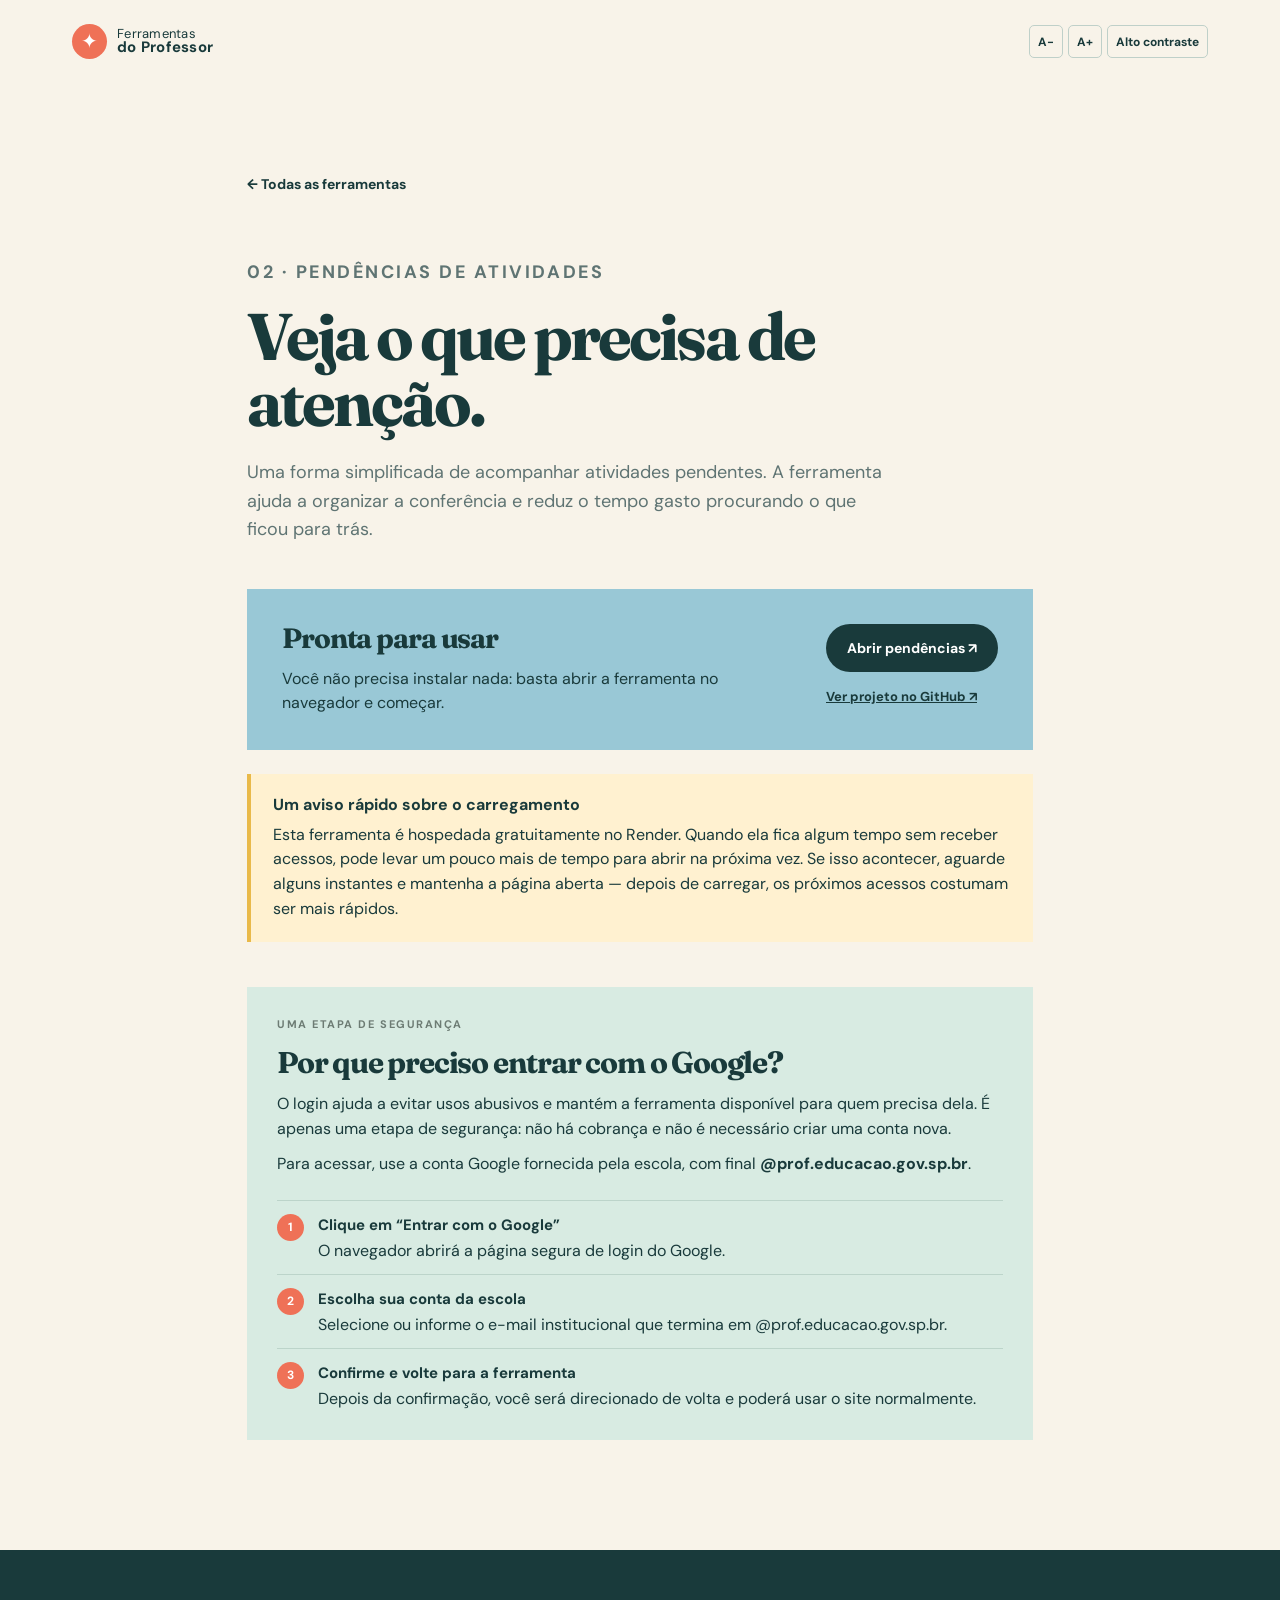
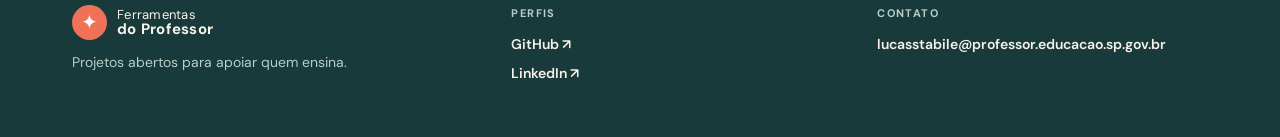
==== ferramentas/atividades.html @ b4a038ea "Commit inicial de página de portfólio Ferramentas do Professor : com todos os projetos que auxiliam " ====
<!doctype html>
<html lang="pt-BR">

<head>
    <meta charset="UTF-8">
    <meta name="viewport" content="width=device-width, initial-scale=1.0">
    <title>Pendências de atividades | Ferramentas do Professor</title>
    <link rel="preconnect" href="https://fonts.googleapis.com">
    <link rel="preconnect" href="https://fonts.gstatic.com" crossorigin>
    <link
        href="https://fonts.googleapis.com/css2?family=DM+Sans:wght@400;500;600;700&family=Fraunces:opsz,wght@9..144,600;9..144,700&display=swap"
        rel="stylesheet">
    <link rel="stylesheet" href="../style.css">
    <link rel="stylesheet" href="../detalhes.css">
</head>

<body>
    <header class="topbar"><a class="brand" href="../index.html"><span
                class="brand-mark">✦</span><span>Ferramentas<br><strong>do Professor</strong></span></a></header>
    <main class="detail"><a class="back" href="../index.html#ferramentas">← Todas as ferramentas</a>
        <p class="eyebrow">02 · PENDÊNCIAS DE ATIVIDADES</p>
        <h1>Veja o que precisa de atenção.</h1>
        <p>Uma forma simplificada de acompanhar atividades pendentes. A ferramenta ajuda a organizar a conferência e
            reduz o tempo gasto procurando o que ficou para trás.</p>
        <section class="detail-box detail-blue">
            <div>
                <h2>Pronta para usar</h2>
                <p>Você não precisa instalar nada: basta abrir a ferramenta no navegador e começar.</p>
            </div>
            <div class="detail-actions"><a class="button button-primary"
                    href="https://pendencias-atividades.onrender.com/" target="_blank" rel="noopener">Abrir pendências
                    ↗</a><a class="secondary-link" href="https://github.com/Hilgo/Pend-ncias-Atividades---Simplificada"
                    target="_blank" rel="noopener">Ver projeto no GitHub ↗</a></div>
        </section>
    </main>
    <footer><a class="brand" href="../index.html"><span class="brand-mark">✦</span><span>Ferramentas<br><strong>do
                    Professor</strong></span></a>
        <p>Projetos abertos para apoiar quem ensina.</p>
    </footer>
    <script src="../script.js"></script>
</body>

</html>
---- style.css ----
:root {
    --ink: #193a3b;
    --cream: #f8f3e9;
    --paper: #fffdf8;
    --orange: #ef7157;
    --yellow: #e9b949;
    --blue: #99c8d6;
    --muted: #5f7473
}

* {
    box-sizing: border-box
}

html {
    scroll-behavior: smooth;
    font-size: var(--base-font-size, 16px)
}

body {
    margin: 0;
    background: var(--cream);
    color: var(--ink);
    font-family: "DM Sans", sans-serif
}

.skip-link {
    position: absolute;
    left: -9999px
}

.skip-link:focus {
    left: 1rem;
    top: 1rem;
    z-index: 10;
    background: white;
    padding: .75rem
}

.topbar,
footer {
    max-width: 1200px;
    margin: auto;
    display: flex;
    align-items: center;
    justify-content: space-between;
    padding: 24px 32px
}

.brand {
    display: flex;
    align-items: center;
    gap: 10px;
    color: var(--ink);
    font-size: 13px;
    line-height: 1.05;
    text-decoration: none;
    letter-spacing: .02em
}

.brand strong {
    font-size: 15px
}

.brand-mark {
    display: grid;
    place-items: center;
    width: 35px;
    height: 35px;
    border-radius: 50%;
    background: var(--orange);
    color: white;
    font-size: 20px
}

nav {
    display: flex;
    align-items: center;
    gap: 30px
}

nav a,
footer>a:not(.brand) {
    color: var(--ink);
    text-decoration: none;
    font-size: 14px;
    font-weight: 600
}

.nav-github {
    border: 1px solid #bfd0c9;
    border-radius: 99px;
    padding: 11px 16px
}

.header-actions {
    display: flex;
    align-items: center;
    gap: 13px
}

.accessibility-controls {
    display: flex;
    gap: 5px
}

.accessibility-controls button {
    border: 1px solid #bfd0c9;
    background: transparent;
    color: var(--ink);
    min-height: 33px;
    border-radius: 5px;
    padding: 5px 8px;
    font: 700 12px "DM Sans", sans-serif;
    cursor: pointer
}

.accessibility-controls button:focus-visible,
.zoomable-image:focus-visible {
    outline: 3px solid var(--orange);
    outline-offset: 3px
}

.menu-button {
    display: none;
    border: 0;
    background: transparent;
    color: var(--ink);
    font: inherit;
    font-weight: 700
}

.hero {
    max-width: 1200px;
    min-height: 590px;
    margin: auto;
    padding: 75px 32px 85px;
    display: grid;
    grid-template-columns: 1.05fr .95fr;
    align-items: center;
    gap: 40px
}

.eyebrow {
    font-size: 11px;
    font-weight: 700;
    letter-spacing: .14em;
    margin: 0 0 16px;
    color: #6d7c74
}

.hero h1,
h2 {
    font-family: Fraunces, Georgia, serif;
    letter-spacing: -.045em;
    margin: 0;
    line-height: .98
}

.hero h1 {
    font-size: clamp(52px, 6vw, 76px)
}

em {
    font-style: italic;
    color: var(--orange)
}

.hero-text {
    max-width: 480px;
    margin: 25px 0 30px;
    font-size: 18px;
    line-height: 1.55;
    color: var(--muted)
}

.hero-actions {
    display: flex;
    align-items: center;
    gap: 26px
}

.button {
    display: inline-flex;
    gap: 16px;
    align-items: center;
    text-decoration: none;
    border-radius: 99px;
    padding: 15px 21px;
    font-weight: 700;
    font-size: 14px
}

.button-primary {
    color: white;
    background: var(--ink)
}

.text-link {
    color: var(--ink);
    font-size: 14px;
    font-weight: 700;
    text-decoration: none
}

.hero-art {
    position: relative;
    width: 460px;
    height: 420px;
    justify-self: end
}

.sun {
    position: absolute;
    width: 310px;
    height: 310px;
    border-radius: 50%;
    background: var(--yellow);
    right: 36px;
    top: 22px
}

.arch {
    position: absolute;
    width: 212px;
    height: 310px;
    border-radius: 210px 210px 0 0;
    background: var(--ink);
    right: 85px;
    bottom: 0
}

.paper {
    position: absolute;
    background: var(--paper);
    box-shadow: 0 14px 30px #193a3b20
}

.paper-main {
    width: 255px;
    height: 245px;
    left: 45px;
    top: 76px;
    transform: rotate(-7deg);
    padding: 31px 28px
}

.paper-main span {
    font-size: 10px;
    letter-spacing: .14em;
    font-weight: 700
}

.paper-main i {
    display: block;
    height: 6px;
    border-radius: 5px;
    background: #dfe9e2;
    margin-top: 18px;
    width: 100%
}

.paper-main i:nth-of-type(2) {
    width: 75%;
    margin-top: 10px
}

.paper-main i:nth-of-type(3) {
    width: 88%;
    margin-top: 10px
}

.paper-main b {
    position: absolute;
    bottom: 27px;
    font-family: Fraunces, serif;
    font-size: 20px;
    line-height: 1.05
}

.paper-note {
    right: 2px;
    bottom: 33px;
    background: var(--orange);
    width: 170px;
    padding: 18px;
    transform: rotate(8deg);
    font-family: Fraunces, serif;
    line-height: 1.05;
    font-size: 17px
}

.paper-note span {
    float: right;
    font-family: Arial
}

.pencil {
    position: absolute;
    width: 155px;
    height: 14px;
    background: #f4d363;
    border-radius: 99px;
    left: 20px;
    bottom: 35px;
    transform: rotate(-42deg)
}

.pencil:after {
    content: "";
    position: absolute;
    right: -14px;
    border-left: 17px solid #c9965f;
    border-top: 7px solid transparent;
    border-bottom: 7px solid transparent
}

.tools-section {
    background: var(--paper);
    padding: 105px max(32px, calc((100% - 1136px)/2)) 116px
}

.section-heading {
    display: flex;
    justify-content: space-between;
    align-items: end;
    gap: 30px;
    margin-bottom: 45px
}

.section-heading h2,
.how-copy h2 {
    font-size: clamp(38px, 4vw, 54px)
}

.section-heading>p {
    width: 290px;
    color: var(--muted);
    line-height: 1.55;
    font-size: 15px;
    margin: 0
}

.tools-grid {
    display: grid;
    grid-template-columns: repeat(3, 1fr);
    gap: 18px
}

.tool-card {
    min-height: 335px;
    padding: 26px 27px;
    display: flex;
    flex-direction: column;
    border-radius: 3px
}

.tool-sand {
    background: #f3e3bd
}

.tool-blue {
    background: var(--blue)
}

.tool-coral {
    background: #f59b83
}

.tool-icon {
    font-size: 32px;
    line-height: 1
}

.card-number {
    font-size: 11px;
    font-weight: 700;
    margin: 38px 0 12px
}

.tool-card h3 {
    margin: 0;
    font-family: Fraunces, serif;
    font-size: 28px;
    line-height: 1.05;
    letter-spacing: -.04em
}

.tool-card>p:not(.card-number) {
    color: #345355;
    line-height: 1.45;
    font-size: 14px;
    max-width: 275px
}

.tool-card a {
    margin-top: auto;
    color: var(--ink);
    font-size: 13px;
    font-weight: 700;
    text-decoration: none
}

.tool-card a span {
    font-size: 18px;
    margin-left: 7px
}

.how-section {
    max-width: 1060px;
    padding: 120px 32px;
    display: grid;
    grid-template-columns: .8fr 1fr;
    gap: 130px;
    align-items: center;
    margin: auto
}

.how-illustration {
    height: 340px;
    position: relative;
    background: #d8ebe2;
    overflow: hidden
}

.book {
    position: absolute;
    bottom: 30px;
    left: 50%;
    transform: translateX(-50%) rotate(-7deg);
    background: var(--orange);
    width: 185px;
    height: 130px;
    padding: 30px 22px;
    color: #fff9ea;
    font-family: Fraunces, serif;
    font-size: 23px;
    line-height: 1.05;
    box-shadow: 7px 9px 0 #dc604b
}

.plant {
    position: absolute;
    width: 130px;
    height: 190px;
    left: 19px;
    bottom: 5px;
    border-left: 4px solid var(--ink);
    transform: rotate(-18deg)
}

.plant i {
    position: absolute;
    background: var(--ink);
    width: 55px;
    height: 26px;
    border-radius: 100% 0 100% 0
}

.plant i:nth-child(1) {
    top: 35px;
    left: -4px;
    transform: rotate(-27deg)
}

.plant i:nth-child(2) {
    top: 75px;
    left: 4px;
    transform: rotate(35deg)
}

.plant i:nth-child(3) {
    top: 110px;
    left: -18px;
    transform: rotate(-30deg)
}

.spark {
    position: absolute;
    color: var(--orange);
    font-size: 25px
}

.one {
    right: 32px;
    top: 38px
}

.two {
    right: 90px;
    top: 95px;
    font-size: 15px
}

.how-copy ol {
    list-style: none;
    padding: 0;
    margin: 35px 0 0
}

.how-copy li {
    display: flex;
    gap: 18px;
    padding: 15px 0;
    border-top: 1px solid #d6ddd6
}

.how-copy li>span {
    display: grid;
    place-items: center;
    flex: 0 0 27px;
    height: 27px;
    border-radius: 50%;
    background: var(--orange);
    color: white;
    font-size: 12px;
    font-weight: 700
}

.how-copy strong {
    font-size: 15px
}

.how-copy li p {
    margin: 5px 0 0;
    font-size: 14px;
    color: var(--muted);
    line-height: 1.4
}

.callout {
    background: var(--ink);
    padding: 105px 30px;
    text-align: center;
    color: var(--cream)
}

.callout p {
    font-size: 11px;
    font-weight: 700;
    letter-spacing: .13em;
    color: #aac5bd
}

.callout h2 {
    font-size: clamp(47px, 5vw, 66px);
    margin: 17px 0 30px
}

.callout em {
    color: #f6cf65
}

.button-light {
    background: var(--cream);
    color: var(--ink)
}

footer {
    padding-top: 35px;
    padding-bottom: 35px
}

footer p {
    font-size: 13px;
    color: var(--muted)
}

.high-contrast {
    --ink: #000;
    --cream: #fff;
    --paper: #fff;
    --orange: #a80000;
    --yellow: #ffde00;
    --blue: #d6f2ff;
    --muted: #111
}

.high-contrast .tool-sand,
.high-contrast .detail-sand {
    background: #ffe8a0
}

.high-contrast .tool-coral,
.high-contrast .detail-coral {
    background: #ffc4b8
}

.high-contrast .tool-blue,
.high-contrast .detail-blue {
    background: #bdeeff
}

@media(max-width:720px) {

    .topbar,
    footer {
        padding: 20px
    }

    .accessibility-controls {
        gap: 3px
    }

    .accessibility-controls button {
        padding: 5px 6px;
        font-size: 11px
    }

    .menu-button {
        display: block
    }

    nav {
        display: none;
        position: absolute;
        top: 72px;
        left: 20px;
        right: 20px;
        background: var(--paper);
        padding: 20px;
        box-shadow: 0 10px 25px #193a3b1a;
        flex-direction: column;
        align-items: flex-start;
        z-index: 3
    }

    nav.is-open {
        display: flex
    }

    .hero {
        grid-template-columns: 1fr;
        padding: 55px 24px 65px
    }

    .hero-art {
        transform: scale(.75);
        transform-origin: center top;
        width: 100%;
        height: 315px;
        justify-self: center
    }

    .hero-text {
        font-size: 16px
    }

    .section-heading {
        display: block
    }

    .section-heading>p {
        margin-top: 20px;
        width: auto
    }

    .tools-section {
        padding: 75px 24px
    }

    .tools-grid {
        grid-template-columns: 1fr
    }

    .tool-card {
        min-height: 285px
    }

    .how-section {
        padding: 75px 24px;
        grid-template-columns: 1fr;
        gap: 50px
    }

    .how-illustration {
        height: 280px
    }

    .callout {
        padding: 75px 24px
    }

    footer {
        flex-wrap: wrap;
        gap: 15px
    }

    footer p {
        order: 3;
        width: 100%;
        margin: 0
    }

    .hero-actions {
        gap: 17px;
        flex-wrap: wrap
    }
}
---- detalhes.css ----
.detail {
    max-width: 850px;
    margin: auto;
    padding: 90px 32px 110px
}

.detail h1 {
    font: 700 clamp(42px, 6vw, 66px)/1 Fraunces, serif;
    letter-spacing: -.045em;
    margin: 0 0 23px
}

.detail>p {
    font-size: 18px;
    line-height: 1.6;
    color: var(--muted);
    max-width: 650px
}

.detail-box {
    margin-top: 45px;
    padding: 35px;
    display: grid;
    grid-template-columns: 1fr auto;
    gap: 30px
}

.detail-blue {
    background: var(--blue)
}

.detail-coral {
    background: #f59b83
}

.detail-sand {
    background: #f3e3bd
}

.detail-box h2 {
    font: 700 28px/1.05 Fraunces, serif;
    letter-spacing: -.04em;
    margin: 0 0 13px
}

.detail-box p {
    line-height: 1.5;
    margin: 0
}

.detail-actions {
    display: flex;
    flex-direction: column;
    align-items: flex-start;
    gap: 16px
}

.secondary-link {
    font-size: 13px;
    font-weight: 700;
    color: var(--ink)
}

.back {
    font-size: 14px;
    color: var(--ink);
    font-weight: 700;
    text-decoration: none;
    display: inline-block;
    margin-bottom: 65px
}

.zoomable-image {
    cursor: zoom-in
}

.zoomable-image:focus-visible {
    outline: 3px solid var(--orange);
    outline-offset: 3px
}

.image-dialog {
    width: min(96vw, 1500px);
    max-height: 94vh;
    padding: 42px 18px 18px;
    border: 0;
    background: var(--paper);
    box-shadow: 0 18px 60px #0008
}

.image-dialog::backdrop {
    background: #000b
}

.image-dialog img {
    display: block;
    width: 100%;
    max-height: calc(94vh - 60px);
    object-fit: contain
}

.image-dialog-close {
    position: absolute;
    top: 8px;
    right: 10px;
    border: 0;
    border-radius: 50%;
    width: 32px;
    height: 32px;
    background: var(--ink);
    color: #fff;
    font-size: 24px;
    line-height: 1;
    cursor: pointer
}

@media(max-width:600px) {
    .detail {
        padding: 55px 24px
    }

    .detail-box {
        grid-template-columns: 1fr
    }

    .detail-actions {
        margin-top: 5px
    }
}
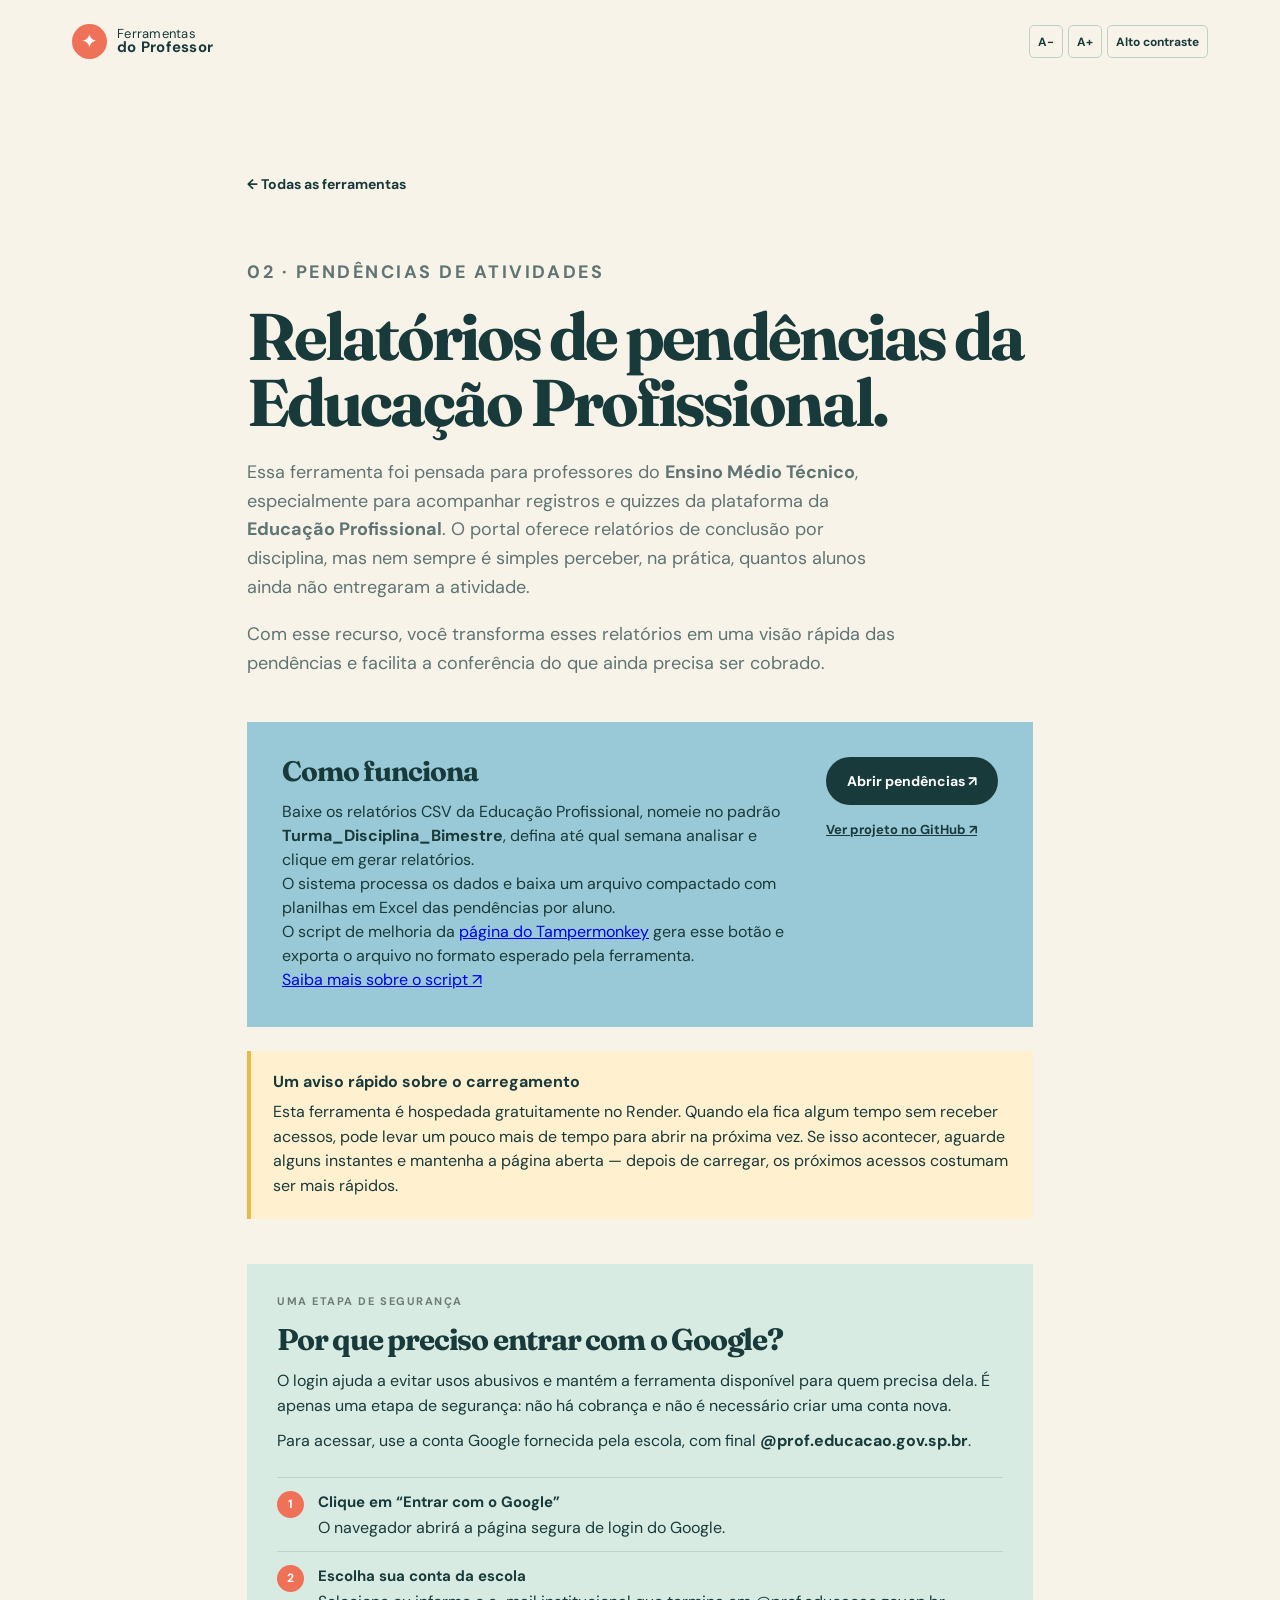
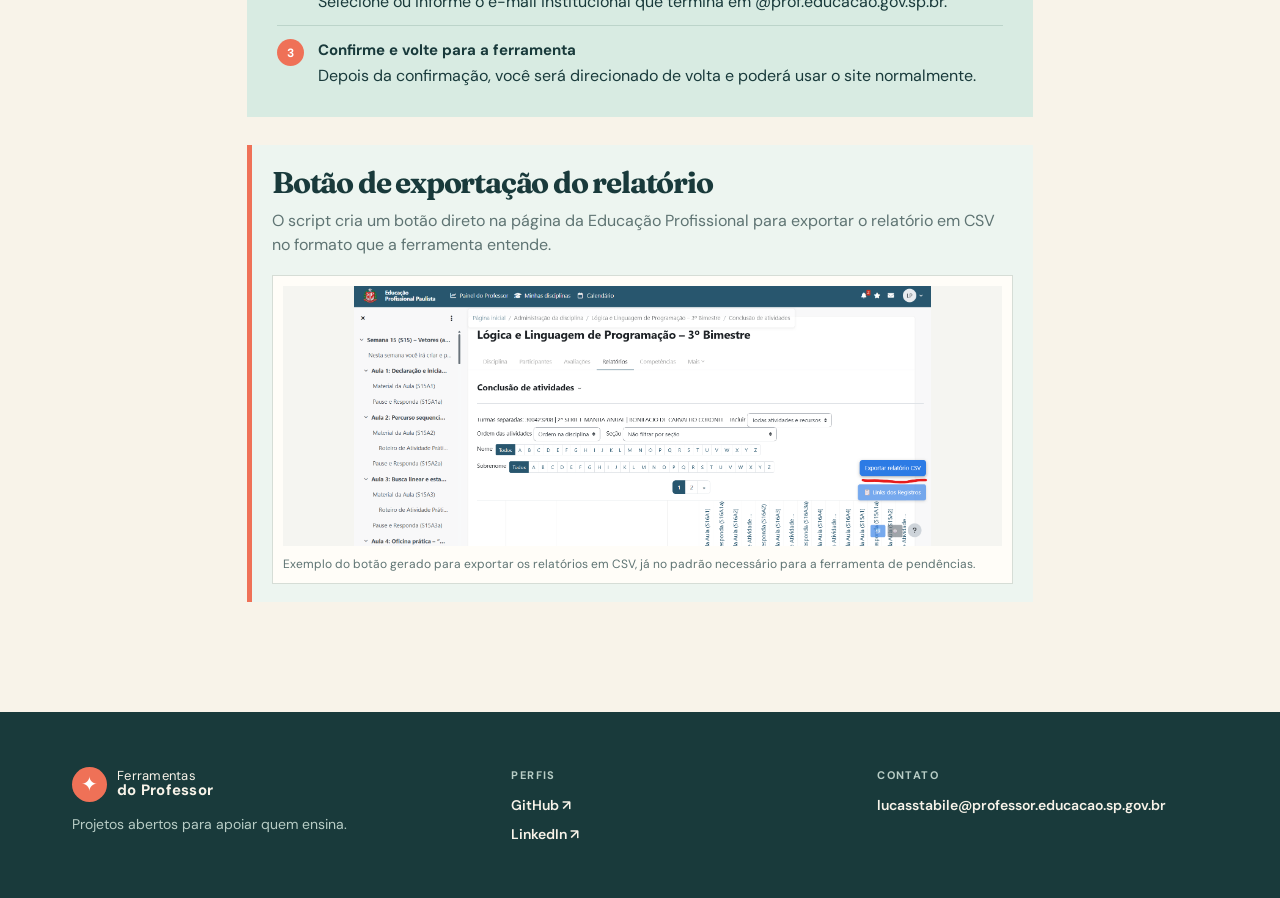
==== commit 6fabeb5d: "feat: padroniza identidade e conteúdo do site -refinamento da homepage -padronização das ferramentas" ====
--- a/ferramentas/atividades.html
+++ b/ferramentas/atividades.html
@@ -5,6 +5,7 @@
     <meta charset="UTF-8">
     <meta name="viewport" content="width=device-width, initial-scale=1.0">
     <title>Pendências de atividades | Ferramentas do Professor</title>
+    <link rel="icon" type="image/png" href="../assets/icons/Icone Ferramentas do Professor.png" />
     <link rel="preconnect" href="https://fonts.googleapis.com">
     <link rel="preconnect" href="https://fonts.gstatic.com" crossorigin>
     <link
@@ -12,6 +13,58 @@
         rel="stylesheet">
     <link rel="stylesheet" href="../style.css">
     <link rel="stylesheet" href="../detalhes.css">
+    <style>
+        .image-panel {
+            margin-top: 28px;
+            padding: 22px 20px 18px;
+            background: #edf5f0;
+            border-left: 5px solid var(--orange);
+        }
+
+        .image-panel h2 {
+            font: 700 30px/1.05 Fraunces, serif;
+            letter-spacing: -.04em;
+            margin: 0 0 10px;
+        }
+
+        .image-panel > p {
+            margin: 0 0 18px;
+            color: var(--muted);
+            line-height: 1.5;
+        }
+
+        .image-panel figure {
+            margin: 0;
+            background: var(--paper);
+            border: 1px solid #d6ddd6;
+            padding: 10px;
+            display: flex;
+            flex-direction: column;
+            gap: 10px;
+        }
+
+        .image-panel img {
+            display: block;
+            width: 100%;
+            height: auto;
+            max-height: 260px;
+            object-fit: contain;
+            background: #f5f5f1;
+            cursor: zoom-in;
+        }
+
+        .image-panel figcaption {
+            font-size: 12px;
+            line-height: 1.4;
+            color: var(--muted);
+        }
+
+        @media (max-width: 600px) {
+            .image-panel {
+                padding: 18px 14px 14px;
+            }
+        }
+    </style>
 </head>
 
 <body>
@@ -19,18 +72,31 @@
                 class="brand-mark">✦</span><span>Ferramentas<br><strong>do Professor</strong></span></a></header>
     <main class="detail"><a class="back" href="../index.html#ferramentas">← Todas as ferramentas</a>
         <p class="eyebrow">02 · PENDÊNCIAS DE ATIVIDADES</p>
-        <h1>Veja o que precisa de atenção.</h1>
-        <p>Uma forma simplificada de acompanhar atividades pendentes. A ferramenta ajuda a organizar a conferência e
-            reduz o tempo gasto procurando o que ficou para trás.</p>
+        <h1>Relatórios de pendências da Educação Profissional.</h1>
+        <p>Essa ferramenta foi pensada para professores do <strong>Ensino Médio Técnico</strong>, especialmente para acompanhar registros e quizzes da plataforma da <strong>Educação Profissional</strong>. O portal oferece relatórios de conclusão por disciplina, mas nem sempre é simples perceber, na prática, quantos alunos ainda não entregaram a atividade.</p>
+        <p>Com esse recurso, você transforma esses relatórios em uma visão rápida das pendências e facilita a conferência do que ainda precisa ser cobrado.</p>
+
         <section class="detail-box detail-blue">
             <div>
-                <h2>Pronta para usar</h2>
-                <p>Você não precisa instalar nada: basta abrir a ferramenta no navegador e começar.</p>
+                <h2>Como funciona</h2>
+                <p>Baixe os relatórios CSV da Educação Profissional, nomeie no padrão <strong>Turma_Disciplina_Bimestre</strong>, defina até qual semana analisar e clique em gerar relatórios.</p>
+                <p>O sistema processa os dados e baixa um arquivo compactado com planilhas em Excel das pendências por aluno.</p>
+                <p>O script de melhoria da <a href="tampermonkey.html" target="_blank" rel="noopener">página do Tampermonkey</a> gera esse botão e exporta o arquivo no formato esperado pela ferramenta.</p>
+                <p><a href="https://github.com/Hilgo/Scripts-Tampermonkey#-script-melhorias-de-navega%C3%A7%C3%A3o---educa%C3%A7%C3%A3o-profissional" target="_blank" rel="noopener">Saiba mais sobre o script ↗</a></p>
             </div>
             <div class="detail-actions"><a class="button button-primary"
                     href="https://pendencias-atividades.onrender.com/" target="_blank" rel="noopener">Abrir pendências
-                    ↗</a><a class="secondary-link" href="https://github.com/Hilgo/Pend-ncias-Atividades---Simplificada"
+                    ↗</a><a class="secondary-link" href="https://github.com/Hilgo/Pend-ncias-Atividades---Simplificada#-pend%C3%AAncias-simplificada"
                     target="_blank" rel="noopener">Ver projeto no GitHub ↗</a></div>
+        </section>
+
+        <section class="image-panel">
+            <h2>Botão de exportação do relatório</h2>
+            <p>O script cria um botão direto na página da Educação Profissional para exportar o relatório em CSV no formato que a ferramenta entende.</p>
+            <figure>
+                <img src="../assets/Exemplo%20bot%C3%A3o%20exportar%20relat%C3%B3rio.png" alt="Botão gerado pelo script para exportar relatório em CSV da Educação Profissional" class="zoomable-image" tabindex="0" role="button" aria-label="Ampliar imagem do botão de exportação do relatório" />
+                <figcaption>Exemplo do botão gerado para exportar os relatórios em CSV, já no padrão necessário para a ferramenta de pendências.</figcaption>
+            </figure>
         </section>
     </main>
     <footer><a class="brand" href="../index.html"><span class="brand-mark">✦</span><span>Ferramentas<br><strong>do
@@ -38,6 +104,28 @@
         <p>Projetos abertos para apoiar quem ensina.</p>
     </footer>
     <script src="../script.js"></script>
+    <script>
+        document.querySelectorAll('.zoomable-image').forEach((image) => {
+            const openImageDialog = () => {
+                const dialog = document.createElement('dialog');
+                dialog.className = 'image-dialog';
+                dialog.innerHTML = `<button class="image-dialog-close" aria-label="Fechar imagem ampliada">×</button><img src="${image.src}" alt="${image.alt}">`;
+                document.body.append(dialog);
+                dialog.showModal();
+                dialog.querySelector('.image-dialog-close').focus();
+                dialog.addEventListener('click', (event) => { if (event.target === dialog) dialog.remove(); });
+                dialog.querySelector('.image-dialog-close').addEventListener('click', () => dialog.remove());
+            };
+
+            image.addEventListener('click', openImageDialog);
+            image.addEventListener('keydown', (event) => {
+                if (event.key === 'Enter' || event.key === ' ') {
+                    event.preventDefault();
+                    openImageDialog();
+                }
+            });
+        });
+    </script>
 </body>
 
 </html>
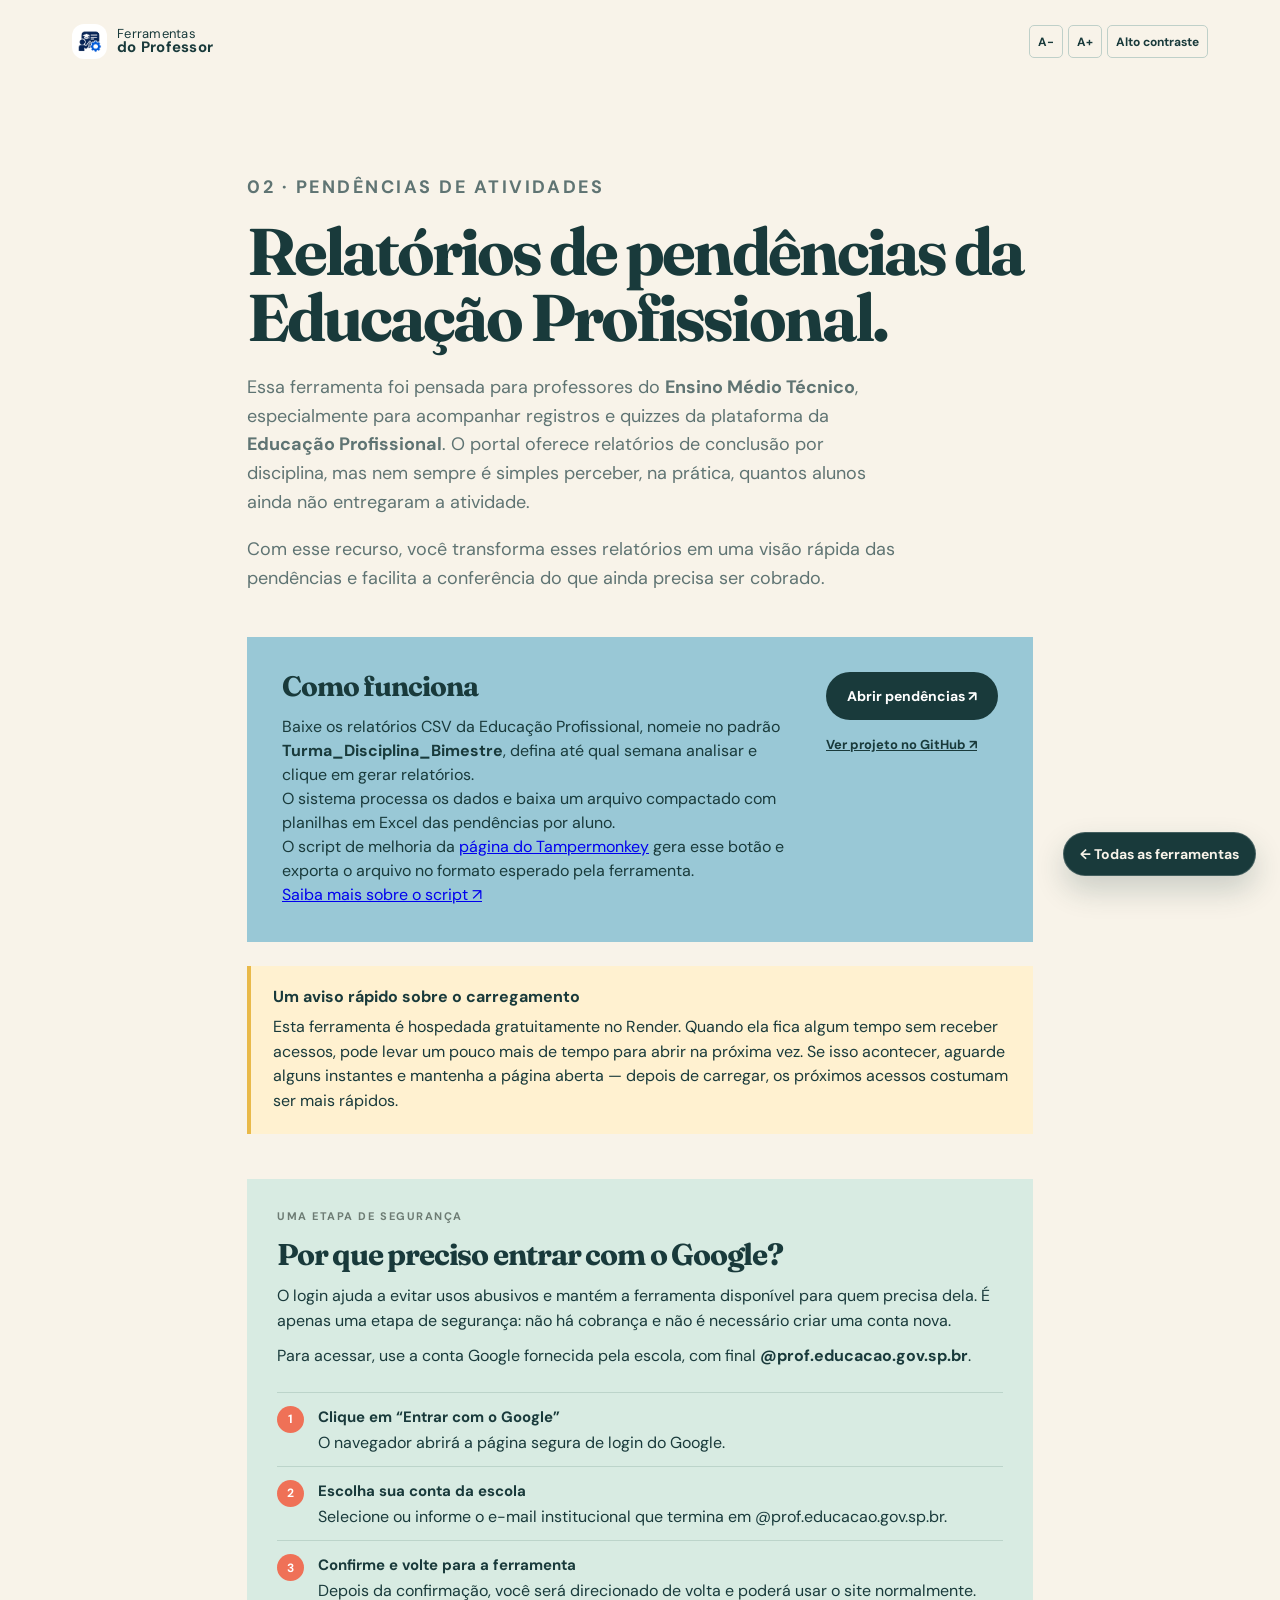
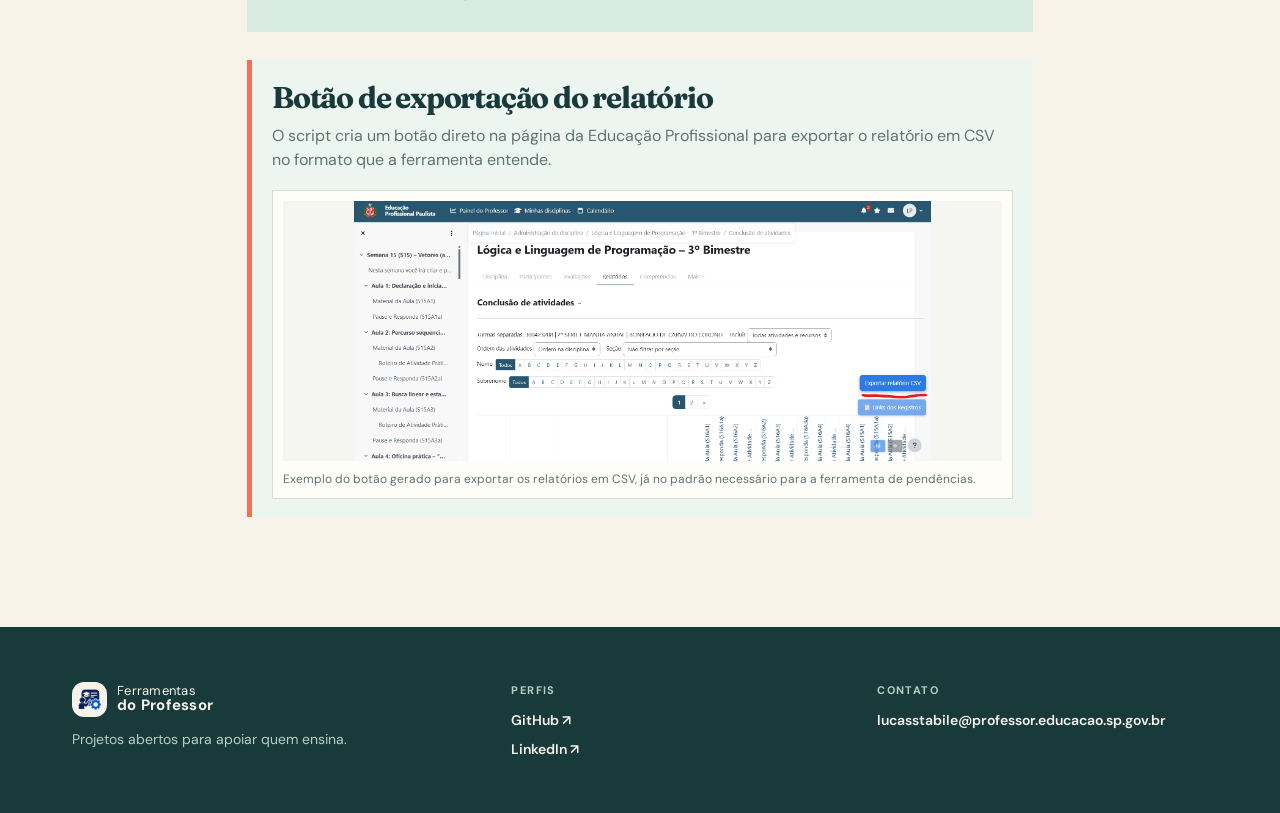
==== commit 668e7aef: "feat: melhora navegação e interações do site -adiciona botão fixo de retorno para as ferramentas no " ====
--- a/ferramentas/atividades.html
+++ b/ferramentas/atividades.html
@@ -68,8 +68,8 @@
 </head>
 
 <body>
-    <header class="topbar"><a class="brand" href="../index.html"><span
-                class="brand-mark">✦</span><span>Ferramentas<br><strong>do Professor</strong></span></a></header>
+    <header class="topbar"><a class="brand" href="../index.html"><img class="brand-mark"
+                src="../assets/icons/Icone Ferramentas do Professor.png" alt="" aria-hidden="true"><span>Ferramentas<br><strong>do Professor</strong></span></a></header>
     <main class="detail"><a class="back" href="../index.html#ferramentas">← Todas as ferramentas</a>
         <p class="eyebrow">02 · PENDÊNCIAS DE ATIVIDADES</p>
         <h1>Relatórios de pendências da Educação Profissional.</h1>
@@ -99,7 +99,7 @@
             </figure>
         </section>
     </main>
-    <footer><a class="brand" href="../index.html"><span class="brand-mark">✦</span><span>Ferramentas<br><strong>do
+    <footer><a class="brand" href="../index.html"><img class="brand-mark" src="../assets/icons/Icone Ferramentas do Professor.png" alt="" aria-hidden="true"><span>Ferramentas<br><strong>do
                     Professor</strong></span></a>
         <p>Projetos abertos para apoiar quem ensina.</p>
     </footer>
--- a/style.css
+++ b/style.css
@@ -63,14 +63,14 @@
 }
 
 .brand-mark {
-    display: grid;
-    place-items: center;
+    display: block;
     width: 35px;
     height: 35px;
-    border-radius: 50%;
-    background: var(--orange);
-    color: white;
-    font-size: 20px
+    border-radius: 12px;
+    object-fit: cover;
+    background: #fff;
+    padding: 2px;
+    flex-shrink: 0
 }
 
 nav {
@@ -90,7 +90,16 @@
 .nav-github {
     border: 1px solid #bfd0c9;
     border-radius: 99px;
-    padding: 11px 16px
+    padding: 11px 16px;
+    transition: transform .2s ease, box-shadow .2s ease, border-color .2s ease, background-color .2s ease;
+}
+
+.nav-github:hover,
+.nav-github:focus-visible {
+    transform: translateY(-2px);
+    border-color: var(--orange);
+    box-shadow: 0 8px 18px rgba(25, 58, 59, .08);
+    background: rgba(239, 113, 87, .04);
 }
 
 .header-actions {
@@ -112,7 +121,18 @@
     border-radius: 5px;
     padding: 5px 8px;
     font: 700 12px "DM Sans", sans-serif;
-    cursor: pointer
+    cursor: pointer;
+    transition: transform .2s ease, border-color .2s ease, background-color .2s ease, box-shadow .2s ease;
+}
+
+.accessibility-controls button:hover,
+.accessibility-controls button:focus-visible,
+.menu-button:hover,
+.menu-button:focus-visible {
+    transform: translateY(-1px);
+    border-color: var(--orange);
+    background: rgba(239, 113, 87, .04);
+    box-shadow: 0 8px 18px rgba(25, 58, 59, .08);
 }
 
 .accessibility-controls button:focus-visible,
@@ -127,7 +147,8 @@
     background: transparent;
     color: var(--ink);
     font: inherit;
-    font-weight: 700
+    font-weight: 700;
+    transition: transform .2s ease, color .2s ease;
 }
 
 .hero {
@@ -188,19 +209,45 @@
     border-radius: 99px;
     padding: 15px 21px;
     font-weight: 700;
-    font-size: 14px
+    font-size: 14px;
+    transition: transform .2s ease, box-shadow .2s ease, background-color .2s ease, color .2s ease, border-color .2s ease;
+    box-shadow: 0 0 0 rgba(25, 58, 59, 0);
+}
+
+.button:hover,
+.button:focus-visible,
+.text-link:hover,
+.text-link:focus-visible {
+    transform: translateY(-2px);
+    box-shadow: 0 10px 20px rgba(25, 58, 59, .12);
 }
 
 .button-primary {
     color: white;
     background: var(--ink)
+}
+
+.button-primary:hover,
+.button-primary:focus-visible {
+    background: #243e40;
+}
+
+.button-light {
+    transition: transform .2s ease, box-shadow .2s ease, background-color .2s ease, color .2s ease;
+}
+
+.button-light:hover,
+.button-light:focus-visible {
+    background: #fff;
+    color: var(--ink);
 }
 
 .text-link {
     color: var(--ink);
     font-size: 14px;
     font-weight: 700;
-    text-decoration: none
+    text-decoration: none;
+    transition: color .2s ease, transform .2s ease;
 }
 
 .hero-art {
@@ -352,7 +399,22 @@
     padding: 26px 27px;
     display: flex;
     flex-direction: column;
-    border-radius: 3px
+    border-radius: 3px;
+    cursor: pointer;
+    transition: transform .2s ease, box-shadow .2s ease, filter .2s ease;
+    box-shadow: 0 0 0 rgba(25, 58, 59, 0);
+}
+
+.tool-card:hover,
+.tool-card:focus-visible {
+    transform: translateY(-6px);
+    box-shadow: 0 18px 32px rgba(25, 58, 59, .12);
+    filter: saturate(1.03);
+}
+
+.tool-card:focus-visible {
+    outline: 3px solid rgba(239, 113, 87, .9);
+    outline-offset: 4px;
 }
 
 .tool-sand {
@@ -561,6 +623,12 @@
     padding-bottom: 35px
 }
 
+footer .brand-mark {
+    background: var(--cream);
+    border-radius: 12px;
+    padding: 2px;
+}
+
 footer p {
     font-size: 13px;
     color: var(--muted)
--- a/detalhes.css
+++ b/detalhes.css
@@ -58,16 +58,45 @@
 .secondary-link {
     font-size: 13px;
     font-weight: 700;
-    color: var(--ink)
+    color: var(--ink);
+    transition: opacity .2s ease, transform .2s ease, text-decoration-color .2s ease;
+}
+
+.secondary-link:hover,
+.secondary-link:focus-visible,
+.back:hover,
+.back:focus-visible {
+    opacity: .9;
+    transform: translateY(-1px);
+    text-decoration: underline;
+    text-underline-offset: 3px;
 }
 
 .back {
+    position: fixed;
+    right: 24px;
+    bottom: 24px;
+    z-index: 20;
+    display: inline-flex;
+    align-items: center;
+    gap: 8px;
     font-size: 14px;
-    color: var(--ink);
+    color: var(--cream);
+    background: var(--ink);
+    border: 1px solid rgba(255, 255, 255, .18);
+    border-radius: 999px;
+    padding: 12px 16px;
+    text-decoration: none;
     font-weight: 700;
-    text-decoration: none;
-    display: inline-block;
-    margin-bottom: 65px
+    box-shadow: 0 14px 30px rgba(25, 58, 59, .2);
+    transition: transform .2s ease, box-shadow .2s ease, background-color .2s ease;
+}
+
+.back:hover,
+.back:focus-visible {
+    transform: translateY(-2px);
+    box-shadow: 0 18px 36px rgba(25, 58, 59, .22);
+    background: #263f40;
 }
 
 .zoomable-image {
@@ -126,4 +155,10 @@
     .detail-actions {
         margin-top: 5px
     }
+
+    .back {
+        right: 16px;
+        bottom: 16px;
+        padding: 10px 14px;
+    }
 }
